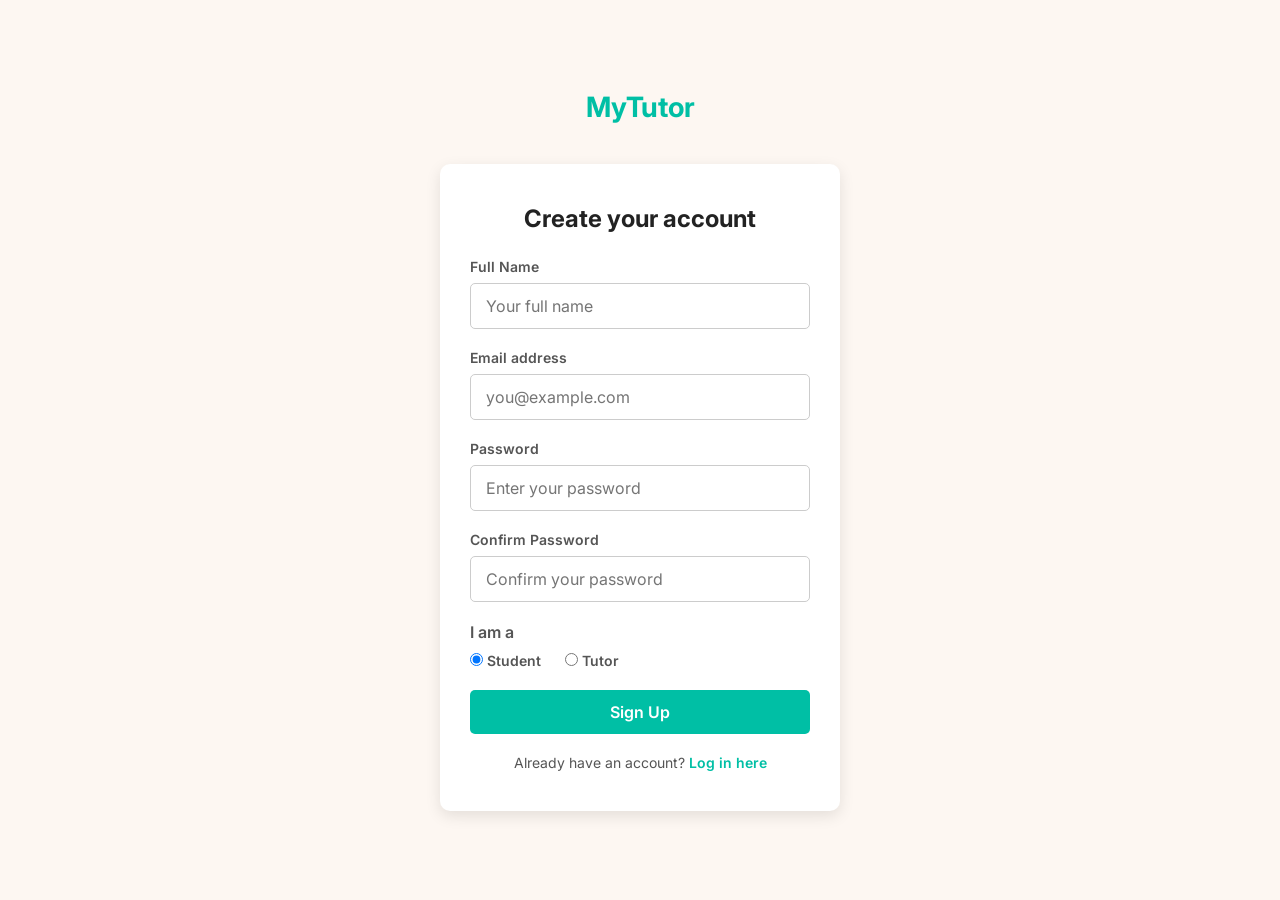
==== backend/src/main/resources/static/signup.html @ d90e1eeb "Initial commit" ====
<!DOCTYPE html>
<html lang="en">
<head>
  <meta charset="UTF-8" />
  <meta name="viewport" content="width=device-width, initial-scale=1.0" />
  <title>Sign Up - MyTutor</title>
  <link href="https://fonts.googleapis.com/css2?family=Inter:wght@400;600;700&display=swap" rel="stylesheet" />
  <style>
    * {
      box-sizing: border-box;
      margin: 0;
      padding: 0;
      font-family: 'Inter', sans-serif;
    }
    body {
      background: #fdf7f2;
      color: #222;
      display: flex;
      flex-direction: column;
      min-height: 100vh;
      justify-content: center;
      align-items: center;
      padding: 20px;
    }
    header {
      width: 100%;
      max-width: 400px;
      margin-bottom: 40px;
      text-align: center;
    }
    header .logo {
      font-weight: 700;
      font-size: 28px;
      color: #00bfa5;
    }
    main {
      background: #fff;
      padding: 40px 30px;
      border-radius: 10px;
      box-shadow: 0 5px 15px rgba(0,0,0,0.1);
      width: 100%;
      max-width: 400px;
    }
    main h2 {
      margin-bottom: 25px;
      font-weight: 700;
      font-size: 24px;
      text-align: center;
      color: #222;
    }
    form {
      display: flex;
      flex-direction: column;
    }
    label {
      margin-bottom: 8px;
      font-weight: 600;
      font-size: 14px;
      color: #555;
    }
    input[type="text"],
    input[type="email"],
    input[type="password"] {
      padding: 12px 15px;
      margin-bottom: 20px;
      border: 1px solid #ccc;
      border-radius: 5px;
      font-size: 16px;
      transition: border-color 0.3s ease;
    }
    input[type="text"]:focus,
    input[type="email"]:focus,
    input[type="password"]:focus {
      border-color: #00bfa5;
      outline: none;
    }
    button {
      padding: 12px 15px;
      background: #00bfa5;
      color: white;
      border: none;
      border-radius: 5px;
      font-size: 16px;
      font-weight: 600;
      cursor: pointer;
      transition: background-color 0.3s ease;
    }
    button:hover {
      background: #009e8f;
    }
    .login-link {
      margin-top: 20px;
      text-align: center;
      font-size: 14px;
      color: #555;
    }
    .login-link a {
      color: #00bfa5;
      text-decoration: none;
      font-weight: 600;
    }
    .login-link a:hover {
      text-decoration: underline;
    }
  </style>
</head>
<body>
  <header>
    <div class="logo">MyTutor</div>
  </header>
  <main>
    <h2>Create your account</h2>
    <form action="#" method="POST" id="signup-form">
      <label for="name">Full Name</label>
      <input type="text" id="name" name="name" placeholder="Your full name" required />
      <label for="email">Email address</label>
      <input type="email" id="email" name="email" placeholder="you@example.com" required />
      <label for="password">Password</label>
      <input type="password" id="password" name="password" placeholder="Enter your password" required />
      <label for="confirm-password">Confirm Password</label>
      <input type="password" id="confirm-password" name="confirm-password" placeholder="Confirm your password" required />
      
      <fieldset style="margin-bottom: 20px; border: none; padding: 0;">
        <legend style="font-weight: 600; margin-bottom: 8px; color: #555;">I am a</legend>
        <label>
          <input type="radio" name="role" value="STUDENT" required checked />
          Student
        </label>
        <label style="margin-left: 20px;">
          <input type="radio" name="role" value="TUTOR" required />
          Tutor
        </label>
      </fieldset>

      <fieldset id="student-fields" style="display:none; margin-bottom: 20px; border: none; padding: 0;">
        <legend style="font-weight: 600; margin-bottom: 8px; color: #555;">Student Information</legend>
        <label for="grade">Grade</label>
        <select id="grade" name="grade">
          <option value="" disabled selected>Select your grade</option>
          <option value="6">6th Grade</option>
          <option value="7">7th Grade</option>
          <option value="8">8th Grade</option>
          <option value="9">9th Grade</option>
          <option value="10">10th Grade</option>
          <option value="11">11th Grade</option>
          <option value="12">12th Grade</option>
        </select>
      </fieldset>

      <fieldset id="tutor-fields" style="display:none; margin-bottom: 20px; border: none; padding: 0;">
        <legend style="font-weight: 600; margin-bottom: 8px; color: #555;">Tutor Information</legend>
        <label for="education">Education</label>
        <input type="text" id="education" name="education" placeholder="Your highest education" />
        <label for="subjects">Subjects you teach</label>
        <input type="text" id="subjects" name="subjects" placeholder="e.g. Math, Physics" />
      </fieldset>
      
      <button type="submit">Sign Up</button>
    </form>
    <div class="login-link">
      Already have an account? <a href="login.html">Log in here</a>
    </div>
  </main>
  <script>
    const roleRadios = document.querySelectorAll('input[name="role"]');
    const studentFields = document.getElementById('student-fields');
    const tutorFields = document.getElementById('tutor-fields');

    roleRadios.forEach(radio => {
      radio.addEventListener('change', () => {
        if (radio.value === 'student' && radio.checked) {
          studentFields.style.display = 'block';
          tutorFields.style.display = 'none';
          // Make student fields required
          document.getElementById('grade').setAttribute('required', 'required');
          document.getElementById('education').removeAttribute('required');
          document.getElementById('subjects').removeAttribute('required');
        } else if (radio.value === 'tutor' && radio.checked) {
          tutorFields.style.display = 'block';
          studentFields.style.display = 'none';
          // Make tutor fields required
          document.getElementById('education').setAttribute('required', 'required');
          document.getElementById('subjects').setAttribute('required', 'required');
          document.getElementById('grade').removeAttribute('required');
        }
      });
    });

    document.getElementById('signup-form').addEventListener('submit', async function(event) {
    event.preventDefault();
    
    const password = document.getElementById('password').value;
    const confirmPassword = document.getElementById('confirm-password').value;
    
    if (password !== confirmPassword) {
        alert('Passwords do not match!');
        return;
    }

    // Add console.log to debug the form data
    console.log('Password:', password);

    const formData = {
        name: document.getElementById('name').value,
        email: document.getElementById('email').value,
        password: password,
        role: document.querySelector('input[name="role"]:checked').value
    };

    // Add console.log to debug the request data
    console.log('Form Data:', formData);

    try {
        const response = await fetch('/api/auth/register', {
            method: 'POST',  // Add this
            headers: {       // Add this
                'Content-Type': 'application/json',
            },
            body: JSON.stringify(formData)
        });

        if (!response.ok) {
            const errorText = await response.text();
            throw new Error(errorText);
        }

        const data = await response.json();
        alert('Registration successful!');
        window.location.href = '/login.html';
    } catch (error) {
        alert('Registration failed: ' + error.message);
        console.error('Registration error:', error);
    }
});
  </script>
</body>
</html>
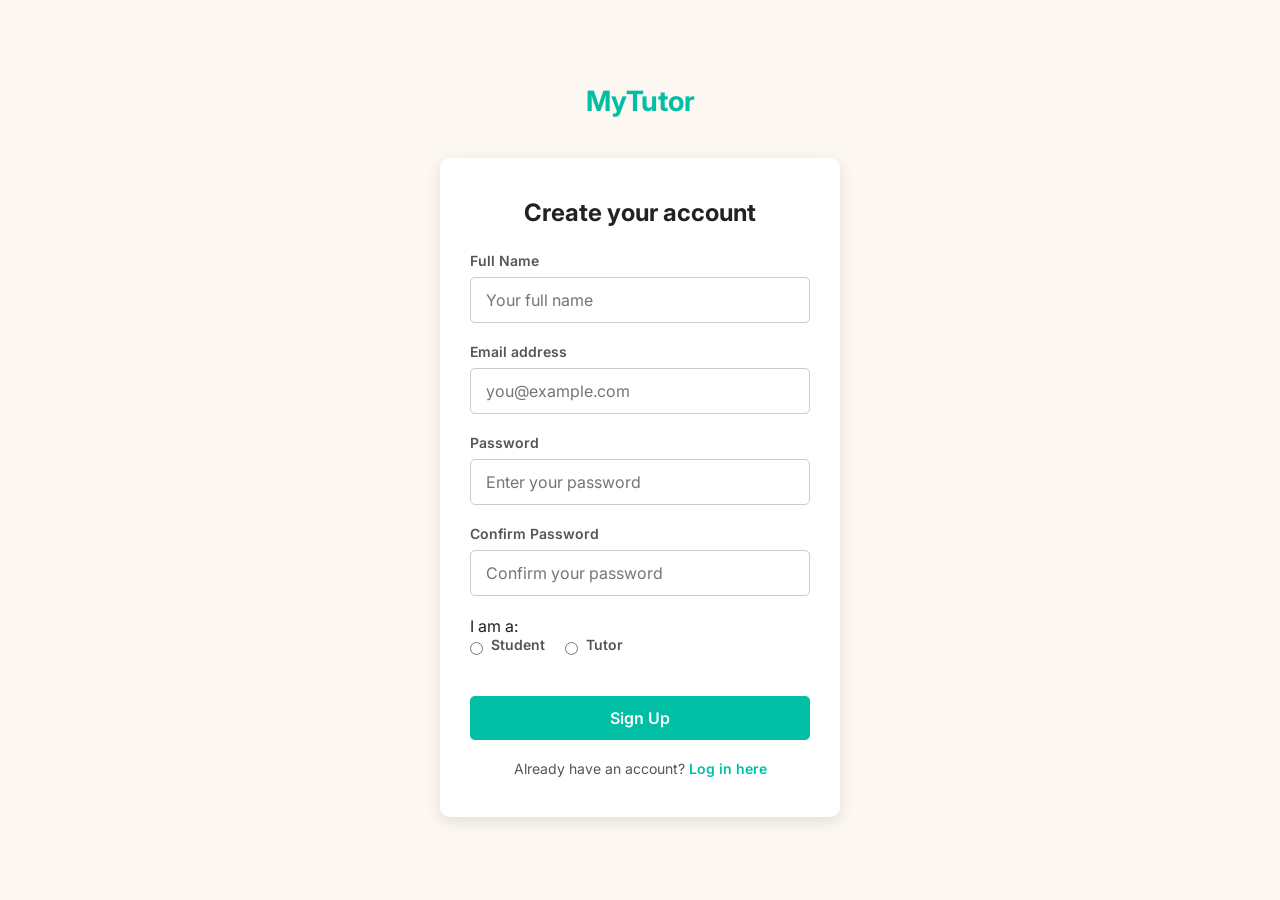
==== commit febdf35b: "lov u wale changes part 2" ====
--- a/backend/src/main/resources/static/signup.html
+++ b/backend/src/main/resources/static/signup.html
@@ -101,6 +101,33 @@
     }
     .login-link a:hover {
       text-decoration: underline;
+    }
+    
+    fieldset {
+      margin-bottom: 20px;
+      border: none;
+      padding: 0;
+    }
+    
+    .role-selection {
+      display: flex;
+      gap: 20px;
+      margin-bottom: 15px;
+    }
+    
+    .role-option {
+      display: flex;
+      align-items: center;
+    }
+    
+    .role-option input {
+      margin-right: 8px;
+    }
+    
+    .conditional-fields {
+      margin-top: 15px;
+      padding-top: 15px;
+      border-top: 1px solid #eee;
     }
   </style>
 </head>
@@ -120,40 +147,42 @@
       <label for="confirm-password">Confirm Password</label>
       <input type="password" id="confirm-password" name="confirm-password" placeholder="Confirm your password" required />
       
-      <fieldset style="margin-bottom: 20px; border: none; padding: 0;">
-        <legend style="font-weight: 600; margin-bottom: 8px; color: #555;">I am a</legend>
-        <label>
-          <input type="radio" name="role" value="STUDENT" required checked />
-          Student
-        </label>
-        <label style="margin-left: 20px;">
-          <input type="radio" name="role" value="TUTOR" required />
-          Tutor
-        </label>
+      <fieldset>
+        <legend>I am a:</legend>
+        <div class="role-selection">
+          <div class="role-option">
+            <input type="radio" id="role-student" name="role" value="STUDENT" required />
+            <label for="role-student">Student</label>
+          </div>
+          <div class="role-option">
+            <input type="radio" id="role-tutor" name="role" value="TUTOR" required />
+            <label for="role-tutor">Tutor</label>
+          </div>
+        </div>
       </fieldset>
 
-      <fieldset id="student-fields" style="display:none; margin-bottom: 20px; border: none; padding: 0;">
-        <legend style="font-weight: 600; margin-bottom: 8px; color: #555;">Student Information</legend>
-        <label for="grade">Grade</label>
+      <div id="student-fields" class="conditional-fields" style="display: none;">
+        <label for="grade">Grade Level</label>
         <select id="grade" name="grade">
-          <option value="" disabled selected>Select your grade</option>
-          <option value="6">6th Grade</option>
-          <option value="7">7th Grade</option>
-          <option value="8">8th Grade</option>
-          <option value="9">9th Grade</option>
-          <option value="10">10th Grade</option>
-          <option value="11">11th Grade</option>
-          <option value="12">12th Grade</option>
+          <option value="">Select your grade...</option>
+          <option value="6th Grade">6th Grade</option>
+          <option value="7th Grade">7th Grade</option>
+          <option value="8th Grade">8th Grade</option>
+          <option value="9th Grade">9th Grade</option>
+          <option value="10th Grade">10th Grade</option>
+          <option value="11th Grade">11th Grade</option>
+          <option value="12th Grade">12th Grade</option>
+          <option value="University">University</option>
         </select>
-      </fieldset>
-
-      <fieldset id="tutor-fields" style="display:none; margin-bottom: 20px; border: none; padding: 0;">
-        <legend style="font-weight: 600; margin-bottom: 8px; color: #555;">Tutor Information</legend>
-        <label for="education">Education</label>
-        <input type="text" id="education" name="education" placeholder="Your highest education" />
-        <label for="subjects">Subjects you teach</label>
-        <input type="text" id="subjects" name="subjects" placeholder="e.g. Math, Physics" />
-      </fieldset>
+      </div>
+
+      <div id="tutor-fields" class="conditional-fields" style="display: none;">
+        <label for="specialization">Field of Specialization</label>
+        <input type="text" id="specialization" name="specialization" placeholder="E.g., Mathematics, Physics, etc." />
+        
+        <label for="qualifications">Qualifications</label>
+        <textarea id="qualifications" name="qualifications" rows="3" placeholder="Your education background, teaching experience, etc."></textarea>
+      </div>
       
       <button type="submit">Sign Up</button>
     </form>
@@ -162,76 +191,87 @@
     </div>
   </main>
   <script>
+    // Show/hide conditional fields based on role selection
     const roleRadios = document.querySelectorAll('input[name="role"]');
     const studentFields = document.getElementById('student-fields');
     const tutorFields = document.getElementById('tutor-fields');
 
     roleRadios.forEach(radio => {
       radio.addEventListener('change', () => {
-        if (radio.value === 'student' && radio.checked) {
+        if (radio.value === 'STUDENT') {
           studentFields.style.display = 'block';
           tutorFields.style.display = 'none';
-          // Make student fields required
-          document.getElementById('grade').setAttribute('required', 'required');
-          document.getElementById('education').removeAttribute('required');
-          document.getElementById('subjects').removeAttribute('required');
-        } else if (radio.value === 'tutor' && radio.checked) {
+        } else if (radio.value === 'TUTOR') {
+          studentFields.style.display = 'none';
           tutorFields.style.display = 'block';
+        } else {
           studentFields.style.display = 'none';
-          // Make tutor fields required
-          document.getElementById('education').setAttribute('required', 'required');
-          document.getElementById('subjects').setAttribute('required', 'required');
-          document.getElementById('grade').removeAttribute('required');
+          tutorFields.style.display = 'none';
         }
       });
     });
 
     document.getElementById('signup-form').addEventListener('submit', async function(event) {
-    event.preventDefault();
-    
-    const password = document.getElementById('password').value;
-    const confirmPassword = document.getElementById('confirm-password').value;
-    
-    if (password !== confirmPassword) {
-        alert('Passwords do not match!');
-        return;
-    }
-
-    // Add console.log to debug the form data
-    console.log('Password:', password);
-
-    const formData = {
-        name: document.getElementById('name').value,
-        email: document.getElementById('email').value,
+      event.preventDefault();
+      
+      const passwordInput = document.getElementById('password');
+      const confirmPasswordInput = document.getElementById('confirm-password');
+      const password = passwordInput.value;
+      const confirmPassword = confirmPasswordInput.value;
+      
+      if (password !== confirmPassword) {
+          alert('Passwords do not match!');
+          return;
+      }
+
+      const nameInput = document.getElementById('name');
+      const emailInput = document.getElementById('email');
+      const roleChecked = document.querySelector('input[name="role"]:checked');
+
+      // Create form data object
+      const formData = {
+        name: nameInput ? nameInput.value : '',
+        email: emailInput ? emailInput.value : '',
         password: password,
-        role: document.querySelector('input[name="role"]:checked').value
-    };
-
-    // Add console.log to debug the request data
-    console.log('Form Data:', formData);
-
-    try {
-        const response = await fetch('/api/auth/register', {
-            method: 'POST',  // Add this
-            headers: {       // Add this
-                'Content-Type': 'application/json',
-            },
-            body: JSON.stringify(formData)
-        });
-
-        if (!response.ok) {
-            const errorText = await response.text();
-            throw new Error(errorText);
-        }
-
-        const data = await response.json();
-        alert('Registration successful!');
-        window.location.href = '/login.html';
-    } catch (error) {
-        alert('Registration failed: ' + error.message);
-        console.error('Registration error:', error);
-    }
-});
+        role: roleChecked ? roleChecked.value : ''
+      };
+      
+      // Add conditional fields based on role
+      if (formData.role === 'STUDENT') {
+        const gradeInput = document.getElementById('grade');
+        formData.grade = gradeInput ? gradeInput.value : '';
+      } else if (formData.role === 'TUTOR') {
+        const specializationInput = document.getElementById('specialization');
+        const qualificationsInput = document.getElementById('qualifications');
+        formData.specialization = specializationInput ? specializationInput.value : '';
+        formData.qualifications = qualificationsInput ? qualificationsInput.value : '';
+      }
+
+      console.log('Submitting Form Data:', formData); // For debugging
+
+      try {
+          const response = await fetch('/api/auth/register', {
+              method: 'POST',
+              headers: {
+                  'Content-Type': 'application/json',
+              },
+              body: JSON.stringify(formData)
+          });
+
+          const responseData = await response.json(); // Always try to parse JSON
+
+          if (!response.ok) {
+              console.error('Registration failed response:', responseData);
+              throw new Error(responseData.error || `Registration failed with status: ${response.status}`);
+          }
+
+          alert('Registration successful!');
+          window.location.href = '/login.html'; // Redirect to login page
+      } catch (error) {
+          console.error('Registration error:', error);
+          alert(error.message || 'An unexpected error occurred during registration.');
+      }
+    });
   </script>
 </body>
 </html>
